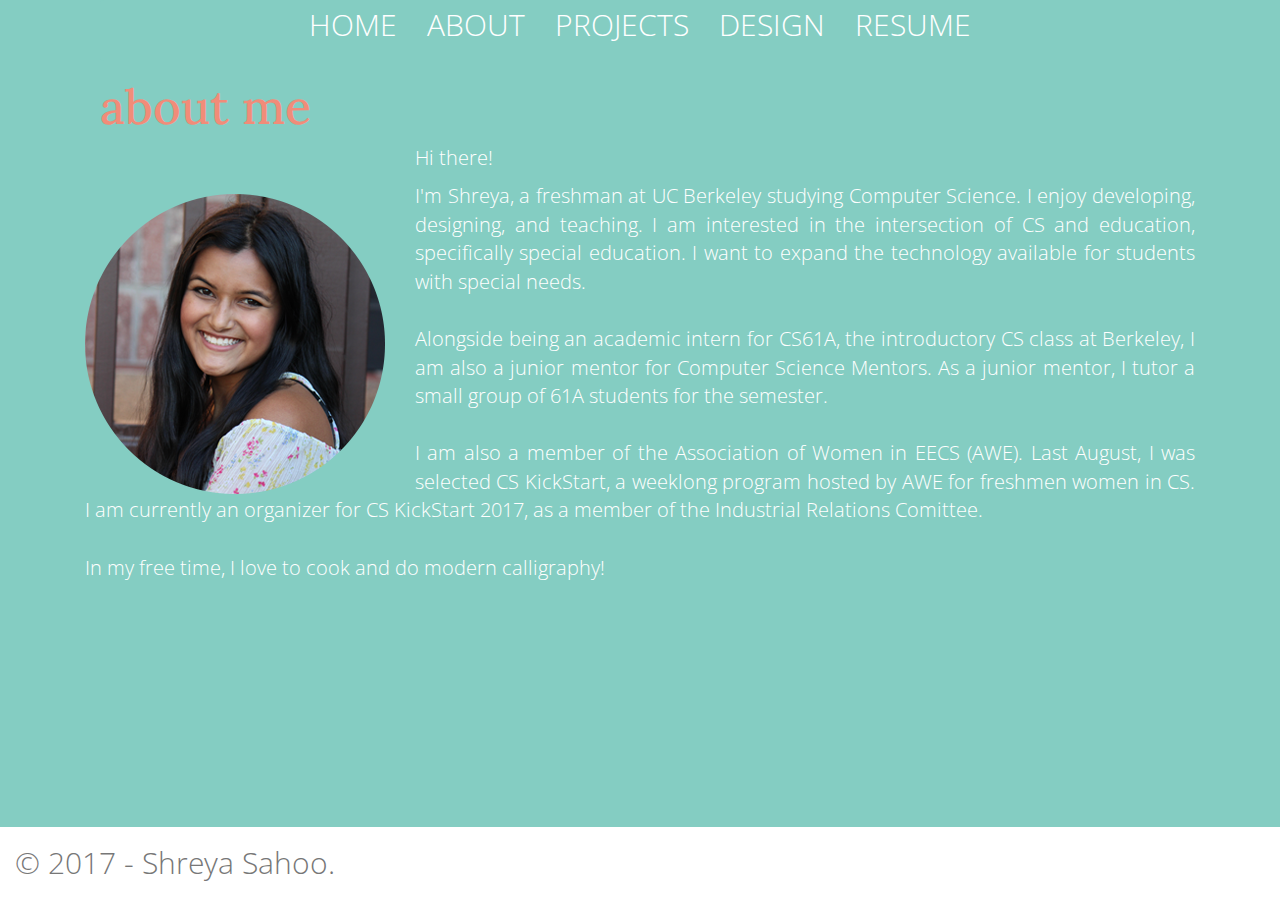
==== about.html @ 8fdf0656 "old about" ====
<!DOCTYPE html>
<html>
    
    <head lang = "en">
        <meta charset="utf-8">
        <link href="https://fonts.googleapis.com/css?family=Lora:400i|Open+Sans+Condensed:300" rel="stylesheet">
        <meta http-equiv="X-UA-Compatible" content="IE=edge">
        <meta name="viewport" content="width=device-width, initial-scale=1">
        <link href="../css/bootstrap.min.css" rel="stylesheet">
        <link rel="stylesheet" href="main.css">
        <script src="https://ajax.googleapis.com/ajax/libs/jquery/3.1.1/jquery.min.js"></script>
        <script src="https://maxcdn.bootstrapcdn.com/bootstrap/3.3.7/js/bootstrap.min.js"></script>
        <title> shreya sahoo </title>
    </head>
    
<nav class="navbar navbar-default">
      <div class="container-fluid">
        <!-- Brand and toggle get grouped for better mobile display -->
        <div class="navbar-header">
          <button type="button" class="navbar-toggle collapsed" data-toggle="collapse" data-target="#bs-example-navbar-collapse-1" aria-expanded="false">
            <span class="sr-only">Toggle navigation</span>
            <span class="icon-bar"></span>
            <span class="icon-bar"></span>
            <span class="icon-bar"></span>
          </button>
        </div>

        <!-- Collect the nav links, forms, and other content for toggling -->
        <div class="collapse navbar-collapse" id="bs-example-navbar-collapse-1">
          <ul class="nav navbar-nav">
            <li> <a href="index.html">HOME</a> </li>
            <li> <a href="about.html">ABOUT  </a> </li>
            <li> <a href="projects.html">PROJECTS </a> </li>
            <li> <a href="design.html">DESIGN  </a> </li>
            <li> <a href= "ShreyaSahooResume.pdf">RESUME </a> </li>
          </ul>

        </div><!-- /.navbar-collapse -->
      </div><!-- /.container-fluid -->
    </nav>
    <body>
        <h3 class = "pagetitle"> about me </h3>
        <div class = "container">
            <div class = "row">
                <div class = "col">
                    <div class = "me">
                        <img src="me.png" alt="me" /> </div>
                </div>
                <div class = "col">
                    <div class = "about" >
                        <p> Hi there! </p>
                        I'm Shreya, a freshman at UC Berkeley studying Computer Science. I enjoy developing, designing, and teaching. I am interested in the intersection of CS and education, specifically special education. I want to expand the technology available for students with special needs. 
                        <br> </br>
                        Alongside being an academic intern for CS61A, the introductory CS class at Berkeley, I am also a junior mentor for Computer Science Mentors. As a junior mentor, I tutor a small group of 61A students for the semester. 
                        <br> </br>
                        I am also a member of the Association of Women in EECS (AWE). Last August, I was selected CS KickStart, a weeklong program hosted by AWE for freshmen women in CS. I am currently an organizer for CS KickStart 2017, as a member of the Industrial Relations Comittee.
                        <br> </br>
                        In my free time, I love to cook and do modern calligraphy!
                        </p>
                    </div>
                </div>
            </div>
        </div>
    </body>

    <footer class="page-row">
        <div class="navbar navbar-default navbar-fixed-bottom">
            <div class="container">
              <p class="navbar-text pull-left">© 2017 - Shreya Sahoo.</p>
            </div>
        </div>
    </footer>
</html>
---- main.css ----
html {
	 color: white;
    background-color: #84cdc2;

}

header {
    text-align: center;
    font-family: 'Open Sans Condensed', sans-serif;
    font-size: 36px;
}

div.container {
    width: 100%;
    padding: 0px;
    }

body {
    text-align: justify;
    font-family: 'Open Sans Condensed', sans-serif;
    font-size: 20px;
    font-weight: lighter;
    background-color: #84cdc2;
    color: white;
    margin: 0px 100px 10px 100px;

}

.pagetitle {
    font-family: 'Lora', serif;
    font-size: 48px;
    color: #f18c79 ;
}


/* NAVBAR STUFF AND FOOTER STUFF */
.navbar-default {
    background-color: #84cdc2;
    border: none !important;
    font-size: 30px;}

.navbar .navbar-nav {
    display: inline-block;
    float: none;
}
.navbar .navbar-collapse {
    text-align: center;
}

ul.nav  a:active {
    color:white;
    background-color: transparent;
    text-decoration:none; }

ul.nav a:link {
    color: white;
    background-color: transparent;
    text-decoration: none;
}

ul.nav a:visited {
    color: white;
    background-color: transparent;
    text-decoration: none;
}

ul.nav a:hover {
    color: #f18c79 !important;
    background-color: transparent;
    text-decoration:none;
}

div.navbar-default > div.container 
{background-color: white;}



/* INDEX */
#mac {
    max-width: 100%;
    max-height: auto;
    display: block;
    margin-left: auto;
    margin-right: auto;
}

.title {
    text-align: center;    
    font-family: 'Lora', serif;
    font-size: 60px
}

.subtitle {
    text-align: center;
    font-family: 'Open Sans Condensed', sans-serif;
    font-size: 30px;
    font-weight: lighter;
}

/*ABOUT ME*/

.me {
  float: left;
  position: relative;
  padding-right: 30px;
  padding-top: 50px;

}

.hi {
    font-size: 30px;
}

/* PROJECT PAGE */

#scheme {
    max-width: 100%;
    height: auto;
}

#unitesplash {
  max-width: 40%;
  height: auto;
  display: block;
  margin-left: auto;
  margin-right: auto;
}

/* MODAL */
.modal-title {
  color: #f18c79 ;
  font-size: 30px;
}

.modaltext {
    color: black !important;
}

.modaltitle {
  color: #f18c79 !important;
}


/* THUMBNAIL GALLERY */
.thumb {
    margin-bottom: 30px;
}

.hovereffect {
  width: 100%;
  height: 100%;
  float: left;
  overflow: hidden;
  position: relative;
  text-align: center;
  cursor: default;
}

.hovereffect .overlay {
  position: absolute;
  overflow: hidden;
  width: 80%;
  height: 80%;
  left: 10%;
  top: 10%;
  border-bottom: 1px solid #FFF;
  border-top: 1px solid #FFF;
  -webkit-transition: opacity 0.35s, -webkit-transform 0.35s;
  transition: opacity 0.35s, transform 0.35s;
  -webkit-transform: scale(0,1);
  -ms-transform: scale(0,1);
  transform: scale(0,1);
}

.hovereffect:hover .overlay {
  opacity: 1;
  filter: alpha(opacity=100);
  -webkit-transform: scale(1);
  -ms-transform: scale(1);
  transform: scale(1);
}

.hovereffect img {
  display: block;
  position: relative;
  -webkit-transition: all 0.35s;
  transition: all 0.35s;
}

.hovereffect:hover img {
  filter: url('data:image/svg+xml;charset=utf-8,<svg xmlns="http://www.w3.org/2000/svg"><filter id="filter"><feComponentTransfer color-interpolation-filters="sRGB"><feFuncR type="linear" slope="0.6" /><feFuncG type="linear" slope="0.6" /><feFuncB type="linear" slope="0.6" /></feComponentTransfer></filter></svg>#filter');
  filter: brightness(0.6);
  -webkit-filter: brightness(0.6);
}

.hovereffect h2 {
  text-transform: uppercase;
  text-align: center;
  position: relative;
  font-size: 17px;
  background-color: transparent;
  color: #FFF;
  padding: 1em 0;
  opacity: 0;
  filter: alpha(opacity=0);
  -webkit-transition: opacity 0.35s, -webkit-transform 0.35s;
  transition: opacity 0.35s, transform 0.35s;
  -webkit-transform: translate3d(0,-100%,0);
  transform: translate3d(0,-100%,0);
}

.hovereffect a, hovereffect p {
  color: #FFF;
  padding: 1em 0;
  opacity: 0;
  filter: alpha(opacity=0);
  -webkit-transition: opacity 0.35s, -webkit-transform 0.35s;
  transition: opacity 0.35s, transform 0.35s;
  -webkit-transform: translate3d(0,100%,0);
  transform: translate3d(0,100%,0);
}

.hovereffect:hover a, .hovereffect:hover p, .hovereffect:hover h2 {
  opacity: 1;
  filter: alpha(opacity=100);
  -webkit-transform: translate3d(0,0,0);
  transform: translate3d(0,0,0);
}
 

@media (max-width: @screen-xs) {
    html{font-size: .9em;}
}

@media (max-width: @screen-sm) {
    html{font-size: .9px;}
}

.btn-primary-outline {
  background-color: transparent;
  border-color: #ccc;
}
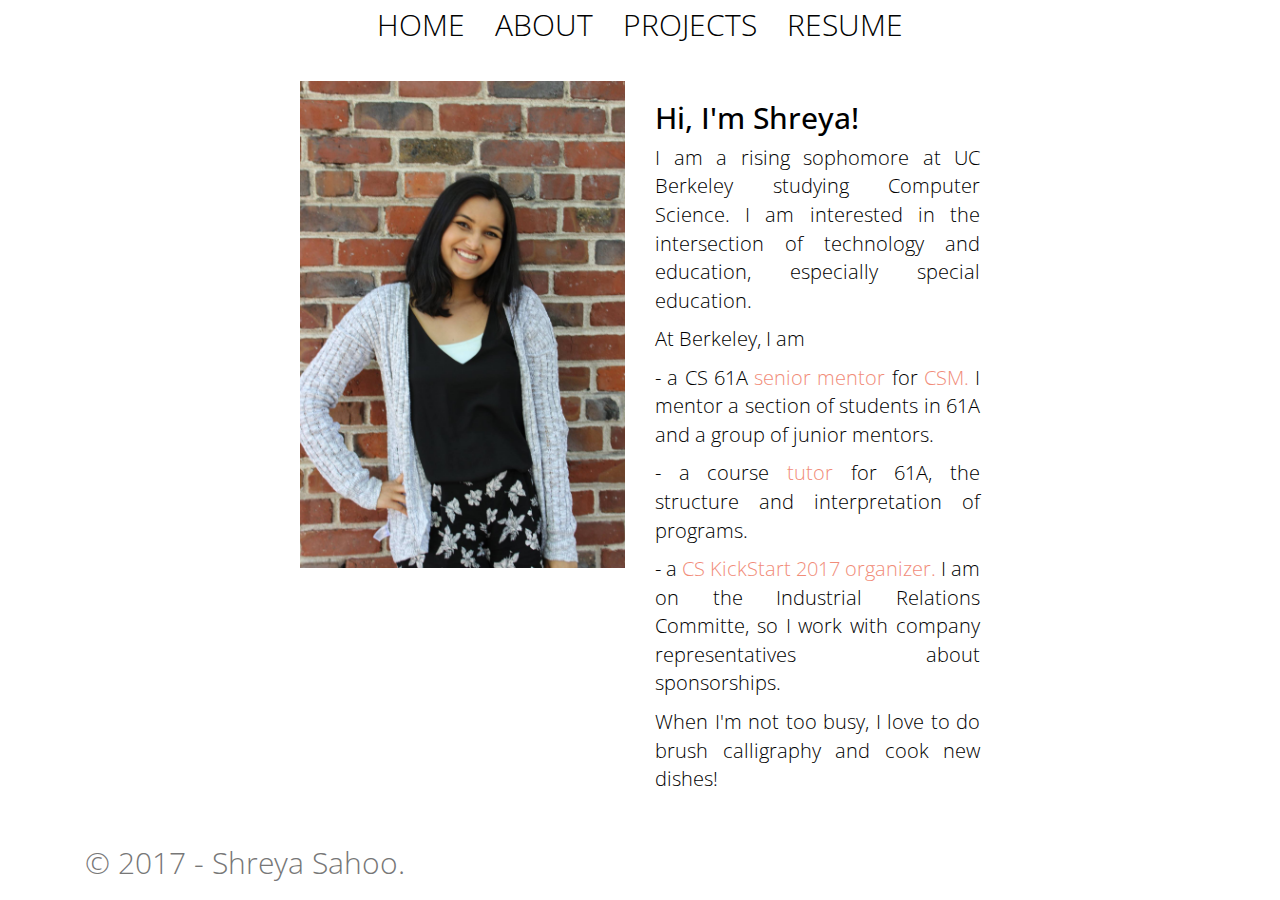
==== commit bdf1d69d: "update" ====
--- a/about.html
+++ b/about.html
@@ -6,62 +6,59 @@
         <link href="https://fonts.googleapis.com/css?family=Lora:400i|Open+Sans+Condensed:300" rel="stylesheet">
         <meta http-equiv="X-UA-Compatible" content="IE=edge">
         <meta name="viewport" content="width=device-width, initial-scale=1">
-        <link href="../css/bootstrap.min.css" rel="stylesheet">
-        <link rel="stylesheet" href="main.css">
+        <link href="css/bootstrap.min.css" rel="stylesheet">
+        <link rel="stylesheet" href="main1.css">
         <script src="https://ajax.googleapis.com/ajax/libs/jquery/3.1.1/jquery.min.js"></script>
         <script src="https://maxcdn.bootstrapcdn.com/bootstrap/3.3.7/js/bootstrap.min.js"></script>
         <title> shreya sahoo </title>
     </head>
     
-<nav class="navbar navbar-default">
-      <div class="container-fluid">
-        <!-- Brand and toggle get grouped for better mobile display -->
-        <div class="navbar-header">
-          <button type="button" class="navbar-toggle collapsed" data-toggle="collapse" data-target="#bs-example-navbar-collapse-1" aria-expanded="false">
-            <span class="sr-only">Toggle navigation</span>
-            <span class="icon-bar"></span>
-            <span class="icon-bar"></span>
-            <span class="icon-bar"></span>
-          </button>
-        </div>
+    <nav class="navbar navbar-default">
+          <div class="container-fluid">
+            <div class="navbar-header">
+              <button type="button" class="navbar-toggle collapsed" data-toggle="collapse" data-target="#bs-example-navbar-collapse-1" aria-expanded="false">
+                <span class="sr-only">Toggle navigation</span>
+                <span class="icon-bar"></span>
+                <span class="icon-bar"></span>
+                <span class="icon-bar"></span>
+              </button>
+            </div>
 
-        <!-- Collect the nav links, forms, and other content for toggling -->
-        <div class="collapse navbar-collapse" id="bs-example-navbar-collapse-1">
-          <ul class="nav navbar-nav">
-            <li> <a href="index.html">HOME</a> </li>
-            <li> <a href="about.html">ABOUT  </a> </li>
-            <li> <a href="projects.html">PROJECTS </a> </li>
-            <li> <a href="design.html">DESIGN  </a> </li>
-            <li> <a href= "ShreyaSahooResume.pdf">RESUME </a> </li>
-          </ul>
+            <div class="collapse navbar-collapse" id="bs-example-navbar-collapse-1">
+              <ul class="nav navbar-nav">
+                <li> <a href="index.html">HOME</a> </li>
+                <li> <a href="about.html">ABOUT  </a> </li>
+                <li> <a href="projects.html">PROJECTS </a> </li>
+                <li> <a href= "ShreyaSahooResume.pdf">RESUME </a> </li>
+              </ul>
 
-        </div><!-- /.navbar-collapse -->
-      </div><!-- /.container-fluid -->
+            </div>
+          </div>
     </nav>
-    <body>
-        <h3 class = "pagetitle"> about me </h3>
-        <div class = "container">
-            <div class = "row">
-                <div class = "col">
-                    <div class = "me">
-                        <img src="me.png" alt="me" /> </div>
-                </div>
-                <div class = "col">
-                    <div class = "about" >
-                        <p> Hi there! </p>
-                        I'm Shreya, a freshman at UC Berkeley studying Computer Science. I enjoy developing, designing, and teaching. I am interested in the intersection of CS and education, specifically special education. I want to expand the technology available for students with special needs. 
-                        <br> </br>
-                        Alongside being an academic intern for CS61A, the introductory CS class at Berkeley, I am also a junior mentor for Computer Science Mentors. As a junior mentor, I tutor a small group of 61A students for the semester. 
-                        <br> </br>
-                        I am also a member of the Association of Women in EECS (AWE). Last August, I was selected CS KickStart, a weeklong program hosted by AWE for freshmen women in CS. I am currently an organizer for CS KickStart 2017, as a member of the Industrial Relations Comittee.
-                        <br> </br>
-                        In my free time, I love to cook and do modern calligraphy!
-                        </p>
-                    </div>
-                </div>
+
+<!-- WHERE ABOUT STARTS -->
+      <div class="row">
+        <div class="col-md-6">
+            <div class = "addingpadding1" >
+                <img src = "shreya.jpg" class="img-responsive"> 
             </div>
         </div>
-    </body>
+        <div class="col-md-6">
+            <div class = "addingpadding2">
+                <h2 id = "aboutheader"> Hi, I'm Shreya! </h2>
+                <p> I am a rising sophomore at UC Berkeley studying Computer Science.
+                I am interested in the intersection of technology and education, especially special education. </p>
+                <p> At Berkeley, I am </p>
+                <p> - a CS 61A <span style = "color:#f18c79;"> senior mentor </span> for <a href = "https://csmentors.berkeley.edu/#/"> CSM. </a> I mentor a section of students in 61A and a group of junior mentors.  </p>
+                <p>- a course <a href = "https://cs61a.org">tutor</a> for 61A, the structure and interpretation of programs. </p>
+                <p> - a <a href="https://cs-kickstart.berkeley.edu/"> CS KickStart 2017 organizer.</a> I am on the Industrial Relations Committe, so I work with company representatives about sponsorships. </p>
+                <p> When I'm not too busy, I love to do brush calligraphy and cook new dishes!
+            </div>
+        </div>
+      </div>
+
+
+<!-- WHERE ABOUT ENDS -->
 
     <footer class="page-row">
         <div class="navbar navbar-default navbar-fixed-bottom">
--- a/main1.css
+++ b/main1.css
@@ -0,0 +1,243 @@
+html {
+	 color: black;
+    background-color: white;
+}
+
+body {
+    text-align: justify;
+    font-family: 'Open Sans Condensed', sans-serif;
+    font-size: 20px;
+    font-weight: lighter;
+    color:  #000000;
+    margin: 0px 100px 10px 100px;
+}
+/* NAVBAR STUFF AND FOOTER STUFF */
+.navbar-default {
+    background-color: white;
+    border: none !important;
+    font-size: 30px;}
+
+.navbar .navbar-nav {
+    display: inline-block;
+    float: none;
+}
+.navbar .navbar-collapse {
+    text-align: center;
+}
+
+ul.nav  a:active {
+    color:black;
+    background-color: transparent;
+    text-decoration:none; }
+
+ul.nav a:link {
+    color:black;
+    background-color: transparent;
+    text-decoration: none;
+}
+
+ul.nav a:visited {
+    color:black;
+    background-color: transparent;
+    text-decoration: none;
+}
+
+ul.nav a:hover {
+    color: #f18c79 !important;
+    background-color: transparent;
+    text-decoration:none;
+}
+
+div.navbar-default > div.container 
+{background-color: white;}
+
+/* INDEX PAGE */
+#title {
+	text-align: center;
+	font-family: 'Lora', serif;
+    font-size: 72px;
+    color:  #f18c79 ;
+    margin: 50px 100px 0px 100px;
+}
+
+#subtitle {
+    text-align: center;
+    font-family: 'Open Sans Condensed', sans-serif;
+    font-size: 30px;
+    font-weight: lighter;
+    color:  black ;
+}
+
+#emailheader {
+	text-align: center;
+    font-family: 'Open Sans Condensed', sans-serif;
+    font-size: 30px;
+    font-weight: lighter;
+    color:  black ;
+    margin: 50px 0px 0px 0px;
+
+}
+#email {
+	font-family: 'Cousine', monospace;
+	font-size: 24px;
+	color: black;
+	background-color: rgba(241, 140, 121, 0.6)
+}
+
+.fa {
+    padding: 50px;
+    font-size: 50px !important;
+    width: 50px !important; 
+    text-align: left;
+    text-decoration: none;
+    border-radius: 50%;
+    color: #CFCFCF;
+}
+
+.fa:hover {
+	color: #f18c79;
+}
+
+
+/* ABOUT PAGE */
+
+#aboutheader {
+	font-size: 30px;
+}
+
+.addingpadding1 {
+	  margin: 0px 0px 0px 200px;
+}
+
+.addingpadding2 {
+	  margin: 0px 200px 0px 0px;
+}
+
+a {
+	color:#f18c79;
+    background-color: transparent;
+    text-decoration: none;
+}
+
+a:hover {
+    color: #f18c79 !important;
+    background-color: transparent;
+    text-decoration:none;
+}
+
+
+
+.container {
+  position: relative;
+}
+
+/* MODAL */
+.modal-title {
+  color: #f18c79 ;
+  font-size: 30px;
+}
+
+.modaltext {
+    color: black !important;
+}
+
+.modaltitle {
+  color: #f18c79 !important;
+}
+
+
+/* THUMBNAIL GALLERY */
+.thumb {
+    margin-bottom: 30px;
+}
+
+.hovereffect {
+  width: 100%;
+  height: 100%;
+  float: left;
+  overflow: hidden;
+  position: relative;
+  text-align: center;
+  cursor: default;
+}
+
+.hovereffect .overlay {
+  position: absolute;
+  overflow: hidden;
+  width: 80%;
+  height: 80%;
+  left: 10%;
+  top: 10%;
+  border-bottom: 1px solid #FFF;
+  border-top: 1px solid #FFF;
+  -webkit-transition: opacity 0.35s, -webkit-transform 0.35s;
+  transition: opacity 0.35s, transform 0.35s;
+  -webkit-transform: scale(0,1);
+  -ms-transform: scale(0,1);
+  transform: scale(0,1);
+}
+
+.hovereffect:hover .overlay {
+  opacity: 1;
+  filter: alpha(opacity=100);
+  -webkit-transform: scale(1);
+  -ms-transform: scale(1);
+  transform: scale(1);
+}
+
+.hovereffect img {
+  display: block;
+  position: relative;
+  -webkit-transition: all 0.35s;
+  transition: all 0.35s;
+}
+
+.hovereffect:hover img {
+  filter: url('data:image/svg+xml;charset=utf-8,<svg xmlns="http://www.w3.org/2000/svg"><filter id="filter"><feComponentTransfer color-interpolation-filters="sRGB"><feFuncR type="linear" slope="0.6" /><feFuncG type="linear" slope="0.6" /><feFuncB type="linear" slope="0.6" /></feComponentTransfer></filter></svg>#filter');
+  filter: brightness(0.6);
+  -webkit-filter: brightness(0.6);
+}
+
+.hovereffect h2 {
+  text-transform: uppercase;
+  text-align: center;
+  position: relative;
+  font-size: 17px;
+  background-color: transparent;
+  color: #FFF;
+  padding: 1em 0;
+  opacity: 0;
+  filter: alpha(opacity=0);
+  -webkit-transition: opacity 0.35s, -webkit-transform 0.35s;
+  transition: opacity 0.35s, transform 0.35s;
+  -webkit-transform: translate3d(0,-100%,0);
+  transform: translate3d(0,-100%,0);
+}
+
+.hovereffect a, hovereffect p {
+  color: #FFF;
+  padding: 1em 0;
+  opacity: 0;
+  filter: alpha(opacity=0);
+  -webkit-transition: opacity 0.35s, -webkit-transform 0.35s;
+  transition: opacity 0.35s, transform 0.35s;
+  -webkit-transform: translate3d(0,100%,0);
+  transform: translate3d(0,100%,0);
+}
+
+.hovereffect:hover a, .hovereffect:hover p, .hovereffect:hover h2 {
+  opacity: 1;
+  filter: alpha(opacity=100);
+  -webkit-transform: translate3d(0,0,0);
+  transform: translate3d(0,0,0);
+}
+
+
+.btn-primary, .btn-primary:hover, .btn-primary:active, .btn-primary:visited {
+    background-color: #f18c79 !important;
+    border: #f18c79 !important;
+  	color: white !important;
+  	border-radius: 25%;
+}
+
+
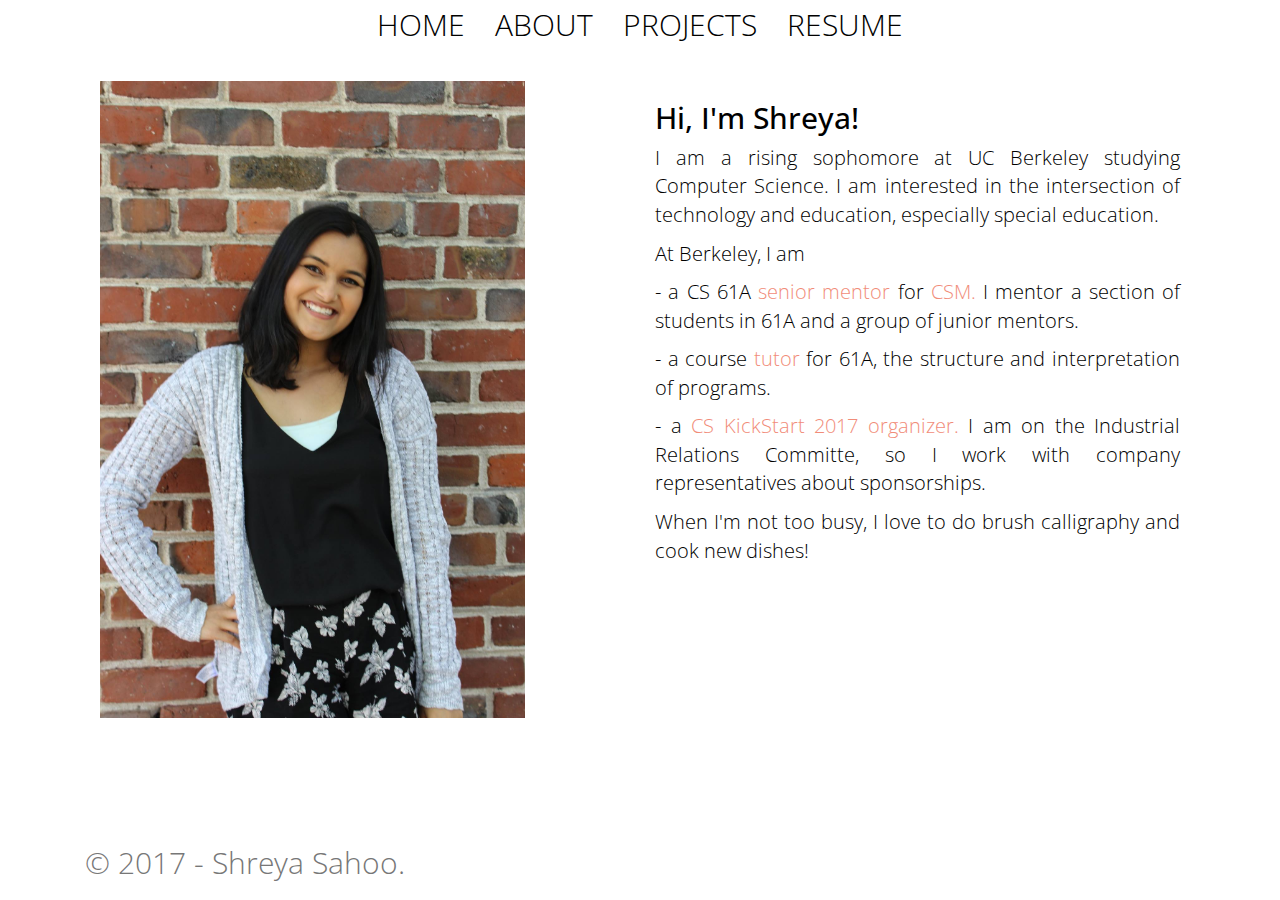
==== commit 54ad52bb: "responsive??" ====
--- a/about.html
+++ b/about.html
@@ -7,7 +7,7 @@
         <meta http-equiv="X-UA-Compatible" content="IE=edge">
         <meta name="viewport" content="width=device-width, initial-scale=1">
         <link href="css/bootstrap.min.css" rel="stylesheet">
-        <link rel="stylesheet" href="main1.css">
+        <link rel="stylesheet" href="main.css">
         <script src="https://ajax.googleapis.com/ajax/libs/jquery/3.1.1/jquery.min.js"></script>
         <script src="https://maxcdn.bootstrapcdn.com/bootstrap/3.3.7/js/bootstrap.min.js"></script>
         <title> shreya sahoo </title>
@@ -38,13 +38,13 @@
 
 <!-- WHERE ABOUT STARTS -->
       <div class="row">
-        <div class="col-md-6">
-            <div class = "addingpadding1" >
-                <img src = "shreya.jpg" class="img-responsive"> 
-            </div>
+        <div class="col-md-6 col-lg-6 col-sm-12 col-xs-12" >
+            <!-- <div class = "addingpadding1" > -->
+                <img id = "me" src = "shreya.jpg" class="img-responsive"> 
+            <!-- </div> -->
         </div>
         <div class="col-md-6">
-            <div class = "addingpadding2">
+             <!-- <div class = "addingpadding2" > -->
                 <h2 id = "aboutheader"> Hi, I'm Shreya! </h2>
                 <p> I am a rising sophomore at UC Berkeley studying Computer Science.
                 I am interested in the intersection of technology and education, especially special education. </p>
@@ -53,7 +53,7 @@
                 <p>- a course <a href = "https://cs61a.org">tutor</a> for 61A, the structure and interpretation of programs. </p>
                 <p> - a <a href="https://cs-kickstart.berkeley.edu/"> CS KickStart 2017 organizer.</a> I am on the Industrial Relations Committe, so I work with company representatives about sponsorships. </p>
                 <p> When I'm not too busy, I love to do brush calligraphy and cook new dishes!
-            </div>
+            <!-- </div> -->
         </div>
       </div>
 
--- a/main.css
+++ b/main.css
@@ -0,0 +1,239 @@
+html {
+	 color: black;
+    background-color: white;
+}
+
+body {
+    text-align: justify;
+    font-family: 'Open Sans Condensed', sans-serif;
+    font-size: 20px;
+    font-weight: lighter;
+    color:  #000000;
+    margin: 0px 100px 10px 100px;
+}
+/* NAVBAR STUFF AND FOOTER STUFF */
+.navbar-default {
+    background-color: white;
+    border: none !important;
+    font-size: 30px;}
+
+.navbar .navbar-nav {
+    display: inline-block;
+    float: none;
+}
+.navbar .navbar-collapse {
+    text-align: center;
+}
+
+ul.nav  a:active {
+    color:black;
+    background-color: transparent;
+    text-decoration:none; }
+
+ul.nav a:link {
+    color:black;
+    background-color: transparent;
+    text-decoration: none;
+}
+
+ul.nav a:visited {
+    color:black;
+    background-color: transparent;
+    text-decoration: none;
+}
+
+ul.nav a:hover {
+    color: #f18c79 !important;
+    background-color: transparent;
+    text-decoration:none;
+}
+
+div.navbar-default > div.container 
+{background-color: white;}
+
+/* INDEX PAGE */
+#title {
+	text-align: center;
+	font-family: 'Lora', serif;
+  font-size: 72px;
+  color:  #f18c79 ;
+}
+
+#subtitle {
+    text-align: center;
+    font-family: 'Open Sans Condensed', sans-serif;
+    font-size: 30px;
+    font-weight: lighter;
+    color:  black ;
+}
+
+#emailheader {
+	text-align: center;
+    font-family: 'Open Sans Condensed', sans-serif;
+    font-size: 30px;
+    font-weight: lighter;
+    color:  black ;
+
+}
+#email {
+	font-family: 'Cousine', monospace;
+  text-align: center;
+	font-size: 24px;
+	color: black;
+	background-color: rgba(241, 140, 121, 0.6)
+}
+
+.fa {
+    padding: 50px;
+    font-size: 50px !important;
+    width: 50px !important; 
+    text-align: center;
+    text-decoration: none;
+    border-radius: 50%;
+    color: #CFCFCF;
+}
+
+.fa:hover {
+	color: #f18c79;
+}
+
+
+
+/* ABOUT PAGE */
+
+#aboutheader {
+	font-size: 30px;
+}
+
+#me {
+	  padding: 0px 100px 100px 0px;
+}
+
+a {
+	color:#f18c79;
+    background-color: transparent;
+    text-decoration: none;
+}
+
+a:hover {
+    color: #f18c79 !important;
+    background-color: transparent;
+    text-decoration:none;
+}
+
+
+
+.container {
+  position: relative;
+}
+
+/* MODAL */
+.modal-title {
+  color: #f18c79 ;
+  font-size: 30px;
+}
+
+.modaltext {
+    color: black !important;
+}
+
+.modaltitle {
+  color: #f18c79 !important;
+}
+
+
+/* THUMBNAIL GALLERY */
+.thumb {
+    margin-bottom: 30px;
+}
+
+.hovereffect {
+  width: 100%;
+  height: 100%;
+  float: left;
+  overflow: hidden;
+  position: relative;
+  text-align: center;
+  cursor: default;
+}
+
+.hovereffect .overlay {
+  position: absolute;
+  overflow: hidden;
+  width: 80%;
+  height: 80%;
+  left: 10%;
+  top: 10%;
+  border-bottom: 1px solid #FFF;
+  border-top: 1px solid #FFF;
+  -webkit-transition: opacity 0.35s, -webkit-transform 0.35s;
+  transition: opacity 0.35s, transform 0.35s;
+  -webkit-transform: scale(0,1);
+  -ms-transform: scale(0,1);
+  transform: scale(0,1);
+}
+
+.hovereffect:hover .overlay {
+  opacity: 1;
+  filter: alpha(opacity=100);
+  -webkit-transform: scale(1);
+  -ms-transform: scale(1);
+  transform: scale(1);
+}
+
+.hovereffect img {
+  display: block;
+  position: relative;
+  -webkit-transition: all 0.35s;
+  transition: all 0.35s;
+}
+
+.hovereffect:hover img {
+  filter: url('data:image/svg+xml;charset=utf-8,<svg xmlns="http://www.w3.org/2000/svg"><filter id="filter"><feComponentTransfer color-interpolation-filters="sRGB"><feFuncR type="linear" slope="0.6" /><feFuncG type="linear" slope="0.6" /><feFuncB type="linear" slope="0.6" /></feComponentTransfer></filter></svg>#filter');
+  filter: brightness(0.6);
+  -webkit-filter: brightness(0.6);
+}
+
+.hovereffect h2 {
+  text-transform: uppercase;
+  text-align: center;
+  position: relative;
+  font-size: 17px;
+  background-color: transparent;
+  color: #FFF;
+  padding: 1em 0;
+  opacity: 0;
+  filter: alpha(opacity=0);
+  -webkit-transition: opacity 0.35s, -webkit-transform 0.35s;
+  transition: opacity 0.35s, transform 0.35s;
+  -webkit-transform: translate3d(0,-100%,0);
+  transform: translate3d(0,-100%,0);
+}
+
+.hovereffect a, hovereffect p {
+  color: #FFF;
+  padding: 1em 0;
+  opacity: 0;
+  filter: alpha(opacity=0);
+  -webkit-transition: opacity 0.35s, -webkit-transform 0.35s;
+  transition: opacity 0.35s, transform 0.35s;
+  -webkit-transform: translate3d(0,100%,0);
+  transform: translate3d(0,100%,0);
+}
+
+.hovereffect:hover a, .hovereffect:hover p, .hovereffect:hover h2 {
+  opacity: 1;
+  filter: alpha(opacity=100);
+  -webkit-transform: translate3d(0,0,0);
+  transform: translate3d(0,0,0);
+}
+
+
+.btn-primary, .btn-primary:hover, .btn-primary:active, .btn-primary:visited {
+    background-color: #f18c79 !important;
+    border: #f18c79 !important;
+  	color: white !important;
+  	border-radius: 25%;
+}
+
+
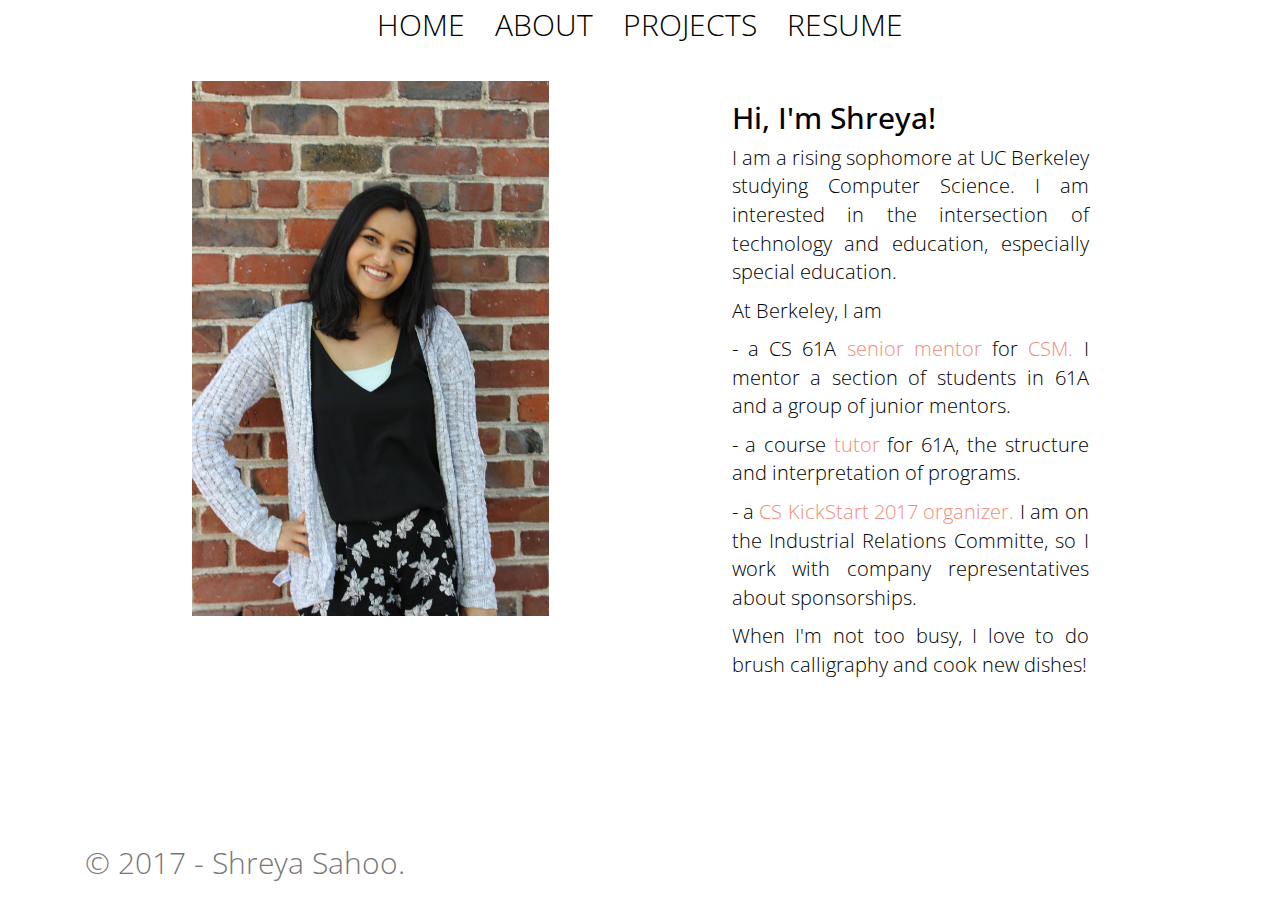
==== commit 3fa1b6ae: "margins" ====
--- a/about.html
+++ b/about.html
@@ -37,14 +37,15 @@
     </nav>
 
 <!-- WHERE ABOUT STARTS -->
+    <div class = "container-fluid">
       <div class="row">
-        <div class="col-md-6 col-lg-6 col-sm-12 col-xs-12" >
+        <div class="col-md-6 col-lg-6 col-sm-6 col-xs-12">
             <!-- <div class = "addingpadding1" > -->
                 <img id = "me" src = "shreya.jpg" class="img-responsive"> 
             <!-- </div> -->
         </div>
-        <div class="col-md-6">
-             <!-- <div class = "addingpadding2" > -->
+        <div class="col-md-6 col-lg-6 col-sm-6 col-xs-12"">
+            <div class = "info" > 
                 <h2 id = "aboutheader"> Hi, I'm Shreya! </h2>
                 <p> I am a rising sophomore at UC Berkeley studying Computer Science.
                 I am interested in the intersection of technology and education, especially special education. </p>
@@ -52,10 +53,11 @@
                 <p> - a CS 61A <span style = "color:#f18c79;"> senior mentor </span> for <a href = "https://csmentors.berkeley.edu/#/"> CSM. </a> I mentor a section of students in 61A and a group of junior mentors.  </p>
                 <p>- a course <a href = "https://cs61a.org">tutor</a> for 61A, the structure and interpretation of programs. </p>
                 <p> - a <a href="https://cs-kickstart.berkeley.edu/"> CS KickStart 2017 organizer.</a> I am on the Industrial Relations Committe, so I work with company representatives about sponsorships. </p>
-                <p> When I'm not too busy, I love to do brush calligraphy and cook new dishes!
-            <!-- </div> -->
+                <p> When I'm not too busy, I love to do brush calligraphy and cook new dishes! </p>
+            </div>
         </div>
       </div>
+    </div>
 
 
 <!-- WHERE ABOUT ENDS -->
--- a/main.css
+++ b/main.css
@@ -67,27 +67,31 @@
     color:  black ;
 }
 
-#emailheader {
+.emailheader {
 	text-align: center;
-    font-family: 'Open Sans Condensed', sans-serif;
-    font-size: 30px;
-    font-weight: lighter;
-    color:  black ;
+  font-family: 'Open Sans Condensed', sans-serif;
+  font-size: 30px;
+  font-weight: lighter;
+  color:  black ;
 
 }
 #email {
+  width: 100%;
 	font-family: 'Cousine', monospace;
-  text-align: center;
 	font-size: 24px;
 	color: black;
-	background-color: rgba(241, 140, 121, 0.6)
+	background-color: rgba(241, 140, 121, 0.6);
+  text-align: center !important;
+
 }
 
 .fa {
-    padding: 50px;
+    margin-right: 20px;
+    margin-left: 20px;
+    margin-top: 20px;
+    margin-bottom: 20px;
     font-size: 50px !important;
     width: 50px !important; 
-    text-align: center;
     text-decoration: none;
     border-radius: 50%;
     color: #CFCFCF;
@@ -97,6 +101,10 @@
 	color: #f18c79;
 }
 
+.icons {
+  text-align: center !important;
+}
+
 
 
 /* ABOUT PAGE */
@@ -106,7 +114,18 @@
 }
 
 #me {
-	  padding: 0px 100px 100px 0px;
+  width: 70%;
+  height: 70%;
+  margin-left: auto;
+  margin-right: auto;
+}
+
+
+.info {
+  width: 70%;
+  margin-left: auto;
+  margin-right: auto;
+
 }
 
 a {
@@ -120,8 +139,6 @@
     background-color: transparent;
     text-decoration:none;
 }
-
-
 
 .container {
   position: relative;
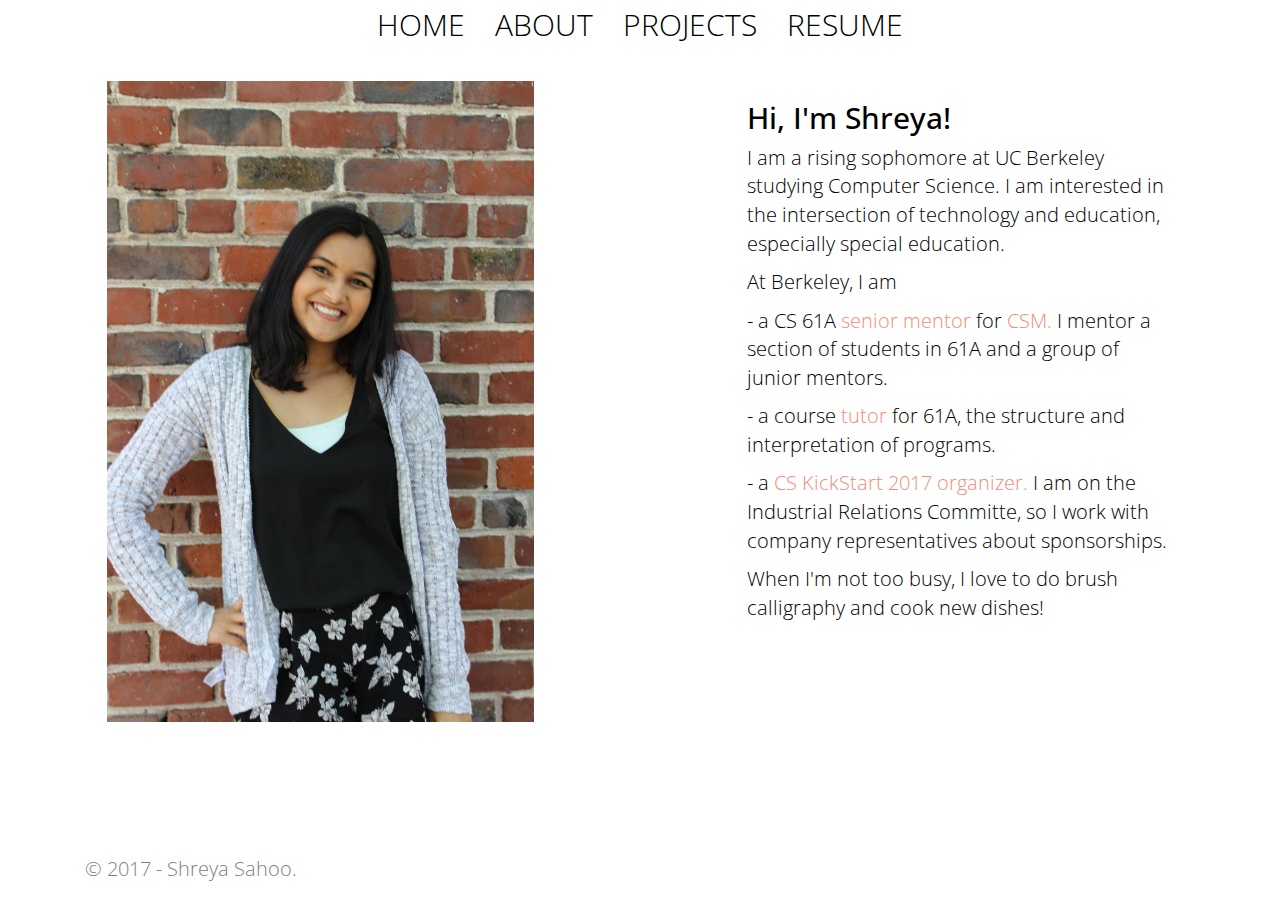
==== commit 20d99404: "fixed footer2" ====
--- a/about.html
+++ b/about.html
@@ -62,11 +62,9 @@
 
 <!-- WHERE ABOUT ENDS -->
 
-    <footer class="page-row">
-        <div class="navbar navbar-default navbar-fixed-bottom">
-            <div class="container">
-              <p class="navbar-text pull-left">© 2017 - Shreya Sahoo.</p>
-            </div>
-        </div>
+    <footer class="footer">
+      <div class="container">
+        <p class="navbar-text pull-left" id = "footer">© 2017 - Shreya Sahoo.</p>
+      </div>
     </footer>
 </html>--- a/main.css
+++ b/main.css
@@ -1,15 +1,17 @@
 html {
-	 color: black;
-    background-color: white;
+  position: relative;
+	color: black;
+  background-color: white;
+  min-height: 100%;
 }
 
 body {
-    text-align: justify;
+    text-align: left;
     font-family: 'Open Sans Condensed', sans-serif;
     font-size: 20px;
     font-weight: lighter;
     color:  #000000;
-    margin: 0px 100px 10px 100px;
+    margin-bottom: 60px;
 }
 /* NAVBAR STUFF AND FOOTER STUFF */
 .navbar-default {
@@ -48,8 +50,21 @@
     text-decoration:none;
 }
 
+.footer {
+  position: absolute;
+  bottom: 0;
+  width: 100%;
+  height: 60px;
+}
+
 div.navbar-default > div.container 
 {background-color: white;}
+
+#footer {
+  color: #7F7F7F;
+}
+
+
 
 /* INDEX PAGE */
 #title {
@@ -123,6 +138,7 @@
 
 .info {
   width: 70%;
+  min-width: 10em;
   margin-left: auto;
   margin-right: auto;
 
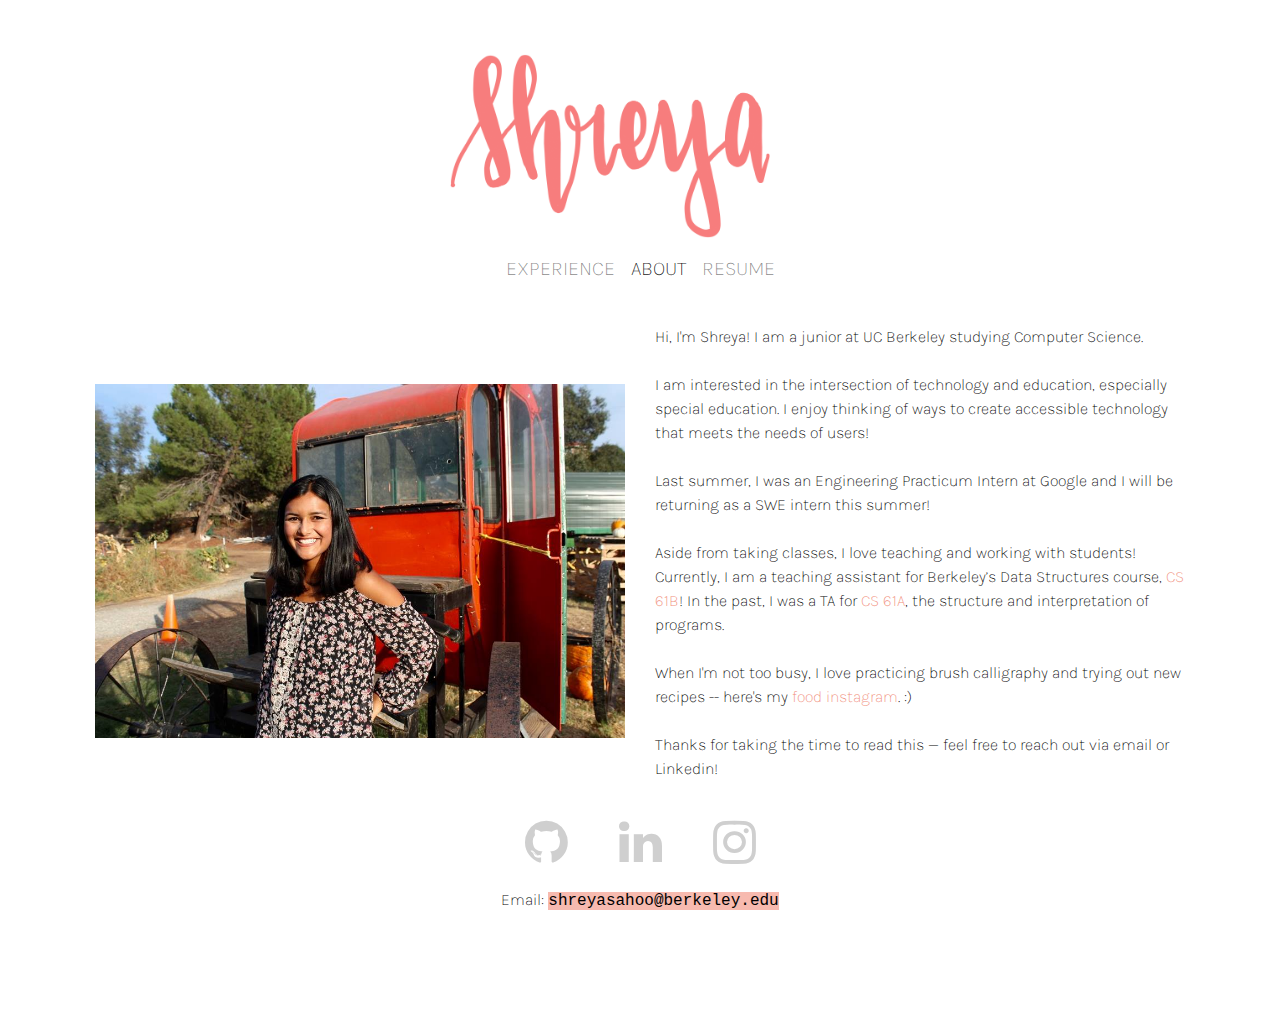
==== commit a6a2ea23: "new changes" ====
--- a/about.html
+++ b/about.html
@@ -1,70 +1,102 @@
 <!DOCTYPE html>
-<html>
-    
-    <head lang = "en">
-        <meta charset="utf-8">
-        <link href="https://fonts.googleapis.com/css?family=Lora:400i|Open+Sans+Condensed:300" rel="stylesheet">
-        <meta http-equiv="X-UA-Compatible" content="IE=edge">
-        <meta name="viewport" content="width=device-width, initial-scale=1">
-        <link href="css/bootstrap.min.css" rel="stylesheet">
-        <link rel="stylesheet" href="main.css">
-        <script src="https://ajax.googleapis.com/ajax/libs/jquery/3.1.1/jquery.min.js"></script>
-        <script src="https://maxcdn.bootstrapcdn.com/bootstrap/3.3.7/js/bootstrap.min.js"></script>
-        <title> shreya sahoo </title>
-    </head>
-    
-    <nav class="navbar navbar-default">
-          <div class="container-fluid">
-            <div class="navbar-header">
-              <button type="button" class="navbar-toggle collapsed" data-toggle="collapse" data-target="#bs-example-navbar-collapse-1" aria-expanded="false">
-                <span class="sr-only">Toggle navigation</span>
-                <span class="icon-bar"></span>
-                <span class="icon-bar"></span>
-                <span class="icon-bar"></span>
-              </button>
+<html lang="en">
+<head>
+
+    <meta charset="utf-8">
+    <meta name="viewport" content="width=device-width, initial-scale=1, shrink-to-fit=no">
+    <meta name="description" content="">
+    <meta name="author" content="">
+
+    <title>About</title>
+
+    <!-- Bootstrap core CSS -->
+    <link href="vendor/bootstrap/css/bootstrap.min.css" rel="stylesheet">
+
+    <!-- Custom styles for this template -->
+    <link href="https://fonts.googleapis.com/css?family=Lora:400i|Open+Sans+Condensed:300" rel="stylesheet">
+    <link rel="stylesheet" href="https://cdnjs.cloudflare.com/ajax/libs/font-awesome/4.7.0/css/font-awesome.min.css">
+    <link href="https://fonts.googleapis.com/css?family=Karla" rel="stylesheet">
+    <link href="css/scrolling-nav.css" rel="stylesheet">
+
+</head>
+
+<body id="page-top">
+
+    <!-- Navigation -->
+<div class="row">
+    <div class="col">
+        <a class="mx-auto" href="index.html">
+            <img src="title.png" style = "width: 25%">
+        </a>
+        <button class="navbar-toggler" type="button" data-toggle="collapse" data-target=".dual-collapse2">
+            <span class="navbar-toggler-icon"></span>
+        </button>
+    </div>
+</div>
+<nav class="navbar navbar-light navbar-expand-md bg-light justify-content-center">
+    <button class="navbar-toggler ml-1" type="button" data-toggle="collapse" data-target="#collapsingNavbar2">
+        <span class="navbar-toggler-icon"></span>
+    </button>
+    <div class="navbar-collapse collapse justify-content-between align-items-center w-100" id="collapsingNavbar2">
+        <ul class="navbar-nav mx-auto text-center">
+            <li class="nav-item">
+                <a class="nav-link" href="index.html">EXPERIENCE</a>
+            </li>
+            <li class="nav-item">
+                <a class="nav-link active" href="about.html">ABOUT</a>
+            </li>
+            <li class="nav-item">
+                <a class="nav-link" href="ShreyaSahoo_Resume.pdf">RESUME</a>
+            </li>
+        </ul>
+    </div>
+</nav>
+
+      <div class = "container" style = "padding:25px">
+            <div class = "row" style="text-align:left">
+                <div class = "col-lg-6" id="cont"><img class = "img-responsive" style = "width:100%"src = "me.jpg"></div>
+                <div class = "col-lg-6">
+                    <p> 
+                    Hi, I'm Shreya! I am a junior at UC Berkeley studying Computer Science. 
+                    <br> 
+                    <br>
+                    I am interested in the intersection of technology and education, especially special education. I enjoy thinking of ways to create accessible technology that meets the needs of users! 
+                    <br> 
+                    <br>
+                    Last summer, I was an Engineering Practicum Intern at Google and I will be returning as a SWE intern this summer!
+                    <br> 
+                    <br>    
+                    Aside from taking classes, I love teaching and working with students! Currently, I am a teaching assistant for Berkeley’s Data Structures course, <a href=https://sp19.datastructur.es/>CS 61B</a>! In the past, I was a TA for <a href=https://www.cs61a.org>CS 61A</a>, the structure and interpretation of programs. 
+                    <br> 
+                    <br>
+                    When I'm not too busy, I love practicing brush calligraphy and trying out new recipes -- here's my <a href=https://www.instagram.com/shreyathefoodie>food instagram</a>. :)
+                    <br> 
+                    <br>
+                    Thanks for taking the time to read this — feel free to reach out via email or Linkedin!     
+
+                    </p>                    
+                </div>
             </div>
+            <div class = "row " style="text-align:left">
+                <div class = "col">
+                    <div class = "icons">
+                        <a href="https://github.com/shreyasahoo" class="fa fa-github"></a>
+                        <a href="https://www.linkedin.com/in/shreya-sahoo/" class="fa fa-linkedin"></a>
+                        <a href="https://www.instagram.com/shreyathefoodie/" class="fa fa-instagram"></a>
+                    </div>
+                    <div class="col"> </div>               
+                    <div class="text-center">
+                        <p>Email: 
+                        <span id = "email"> shreyasahoo@berkeley.edu </span> 
+                        </p>
+                    </div>  
+                </div>
+            </div>
+ 
 
-            <div class="collapse navbar-collapse" id="bs-example-navbar-collapse-1">
-              <ul class="nav navbar-nav">
-                <li> <a href="index.html">HOME</a> </li>
-                <li> <a href="about.html">ABOUT  </a> </li>
-                <li> <a href="projects.html">PROJECTS </a> </li>
-                <li> <a href= "ShreyaSahooResume.pdf">RESUME </a> </li>
-              </ul>
-
-            </div>
-          </div>
-    </nav>
-
-<!-- WHERE ABOUT STARTS -->
-    <div class = "container-fluid">
-      <div class="row">
-        <div class="col-md-6 col-lg-6 col-sm-6 col-xs-12">
-            <!-- <div class = "addingpadding1" > -->
-                <img id = "me" src = "shreya.jpg" class="img-responsive"> 
-            <!-- </div> -->
-        </div>
-        <div class="col-md-6 col-lg-6 col-sm-6 col-xs-12"">
-            <div class = "info" > 
-                <h2 id = "aboutheader"> Hi, I'm Shreya! </h2>
-                <p> I am a rising sophomore at UC Berkeley studying Computer Science.
-                I am interested in the intersection of technology and education, especially special education. </p>
-                <p> At Berkeley, I am </p>
-                <p> - a CS 61A <span style = "color:#f18c79;"> senior mentor </span> for <a href = "https://csmentors.berkeley.edu/#/"> CSM. </a> I mentor a section of students in 61A and a group of junior mentors.  </p>
-                <p>- a course <a href = "https://cs61a.org">tutor</a> for 61A, the structure and interpretation of programs. </p>
-                <p> - a <a href="https://cs-kickstart.berkeley.edu/"> CS KickStart 2017 organizer.</a> I am on the Industrial Relations Committe, so I work with company representatives about sponsorships. </p>
-                <p> When I'm not too busy, I love to do brush calligraphy and cook new dishes! </p>
-            </div>
-        </div>
       </div>
-    </div>
 
 
-<!-- WHERE ABOUT ENDS -->
+</body>
 
-    <footer class="footer">
-      <div class="container">
-        <p class="navbar-text pull-left" id = "footer">© 2017 - Shreya Sahoo.</p>
-      </div>
-    </footer>
 </html>--- a/css/scrolling-nav.css
+++ b/css/scrolling-nav.css
@@ -0,0 +1,132 @@
+body {
+	padding-top: 54px;
+  	text-align: center;
+    font-family: 'Karla', sans-serif;
+  	font-size: 16px;
+  	font-weight: lighter;
+  	color:  #000000;
+  	margin-bottom: 80px;
+}
+
+@media (min-width: 992px) {
+    header {
+        padding: 156px 0 100px;
+    }
+}
+
+section {
+    padding: 50px 0;
+}
+
+/* NAVBAR STUFF AND FOOTER STUFF */
+.navbar {
+    background-color: white !important;
+    border: none !important;
+    font-size: 20px;
+    text-align: center;
+}
+
+
+/* INDEX PAGE */
+#email {
+  width: 100%;
+	font-family: 'Cousine', monospace;
+	font-size: 16px;
+	color: black;
+	background-color: rgba(241, 140, 121, 0.6);
+  text-align: center !important;
+
+}
+
+.fa {
+    margin-right: 20px;
+    margin-left: 20px;
+    margin-top: 20px;
+    margin-bottom: 20px;
+    font-size: 50px !important;
+    width: 50px !important; 
+    text-decoration: none;
+    border-radius: 50%;
+    color: #CFCFCF;
+}
+
+.fa:hover {
+	color: #f18c79;
+  text-decoration: none; 
+}
+
+.icons {
+  text-align: center !important;
+}
+
+a {
+	color:#f18c79;
+    background-color: transparent;
+    text-decoration: none;
+}
+
+a:hover {
+  color:#f18c79;
+  background-color: transparent;
+  text-decoration: none;
+}
+
+.container {
+  position: relative;
+}
+
+/* MODAL */
+.modal-title {
+  color: #f18c79 ;
+  font-size: 30px !important;
+}
+
+.modaltext {
+    color: black !important;
+    font-size:18px;
+    text-align: left;
+}
+
+#jobTitle {
+	font-size: 25px;
+}
+
+
+.btn-primary, .btn-primary:hover, .btn-primary:active, .btn-primary:visited {
+    background-color: #f18c79 !important;
+    border: #f18c79 !important;
+  	color: white !important;
+  	border-radius: 25%;
+}
+
+.row{
+    display: flex;
+    align-items: center;
+    flex-wrap: wrap;
+}
+
+.navlink a:link {
+    color: #999999; !important;
+    background-color: transparent;
+    text-decoration: none;
+}
+
+.navbar .navbar-nav > .active > a{
+    color: #545454; !important;
+}
+
+#hvr {
+  opacity: 1;
+  transition: .5s ease;
+}
+#cnt:hover .img-fluid {
+  opacity: .3;
+}
+
+
+
+
+
+
+
+
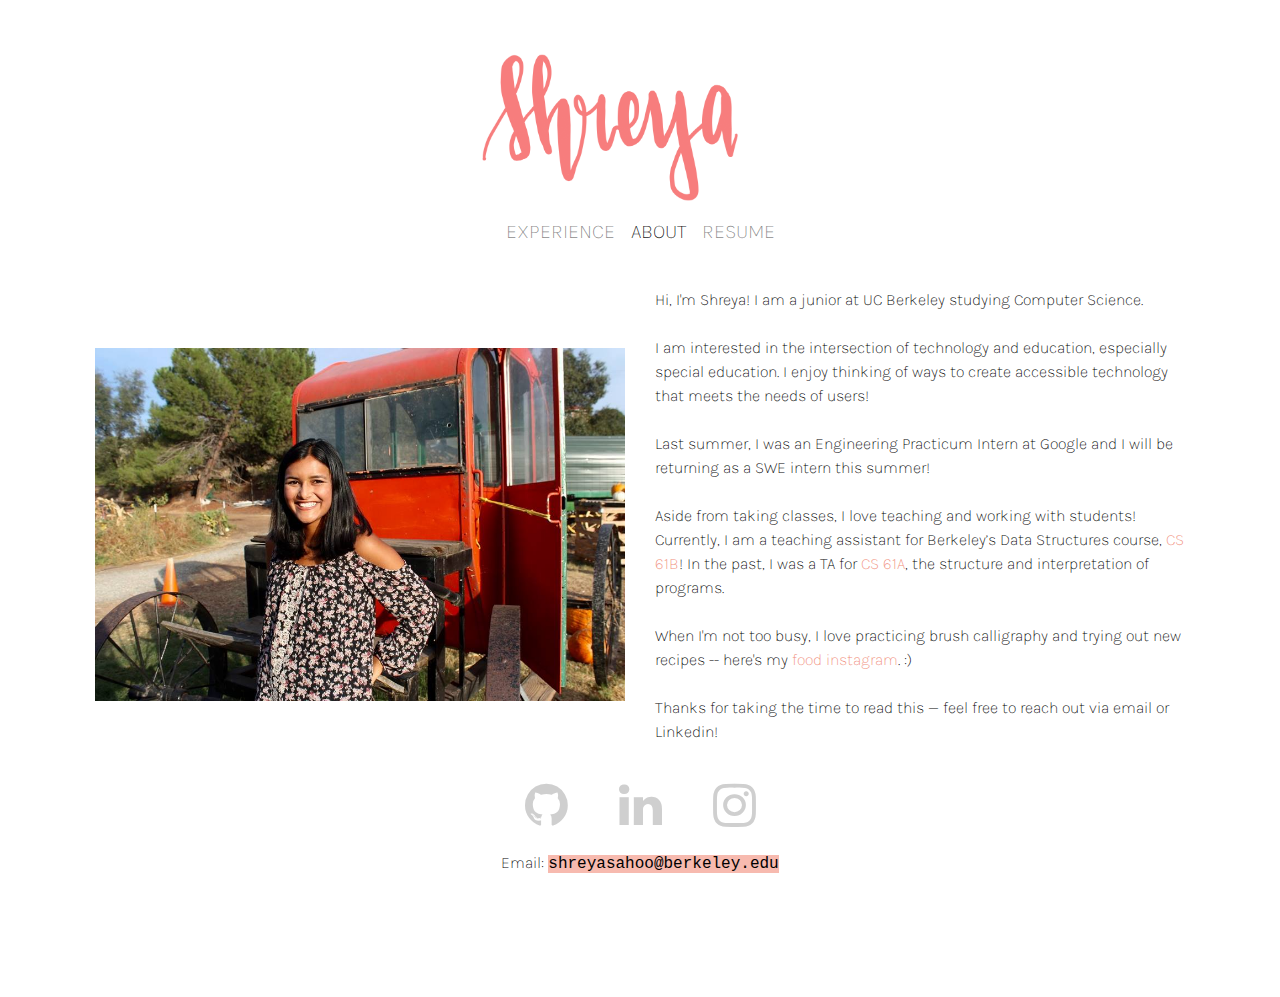
==== commit 9f3f99ab: "fixed width" ====
--- a/about.html
+++ b/about.html
@@ -26,7 +26,7 @@
 <div class="row">
     <div class="col">
         <a class="mx-auto" href="index.html">
-            <img src="title.png" style = "width: 25%">
+            <img src="title.png" style = "width: 20%">
         </a>
         <button class="navbar-toggler" type="button" data-toggle="collapse" data-target=".dual-collapse2">
             <span class="navbar-toggler-icon"></span>
